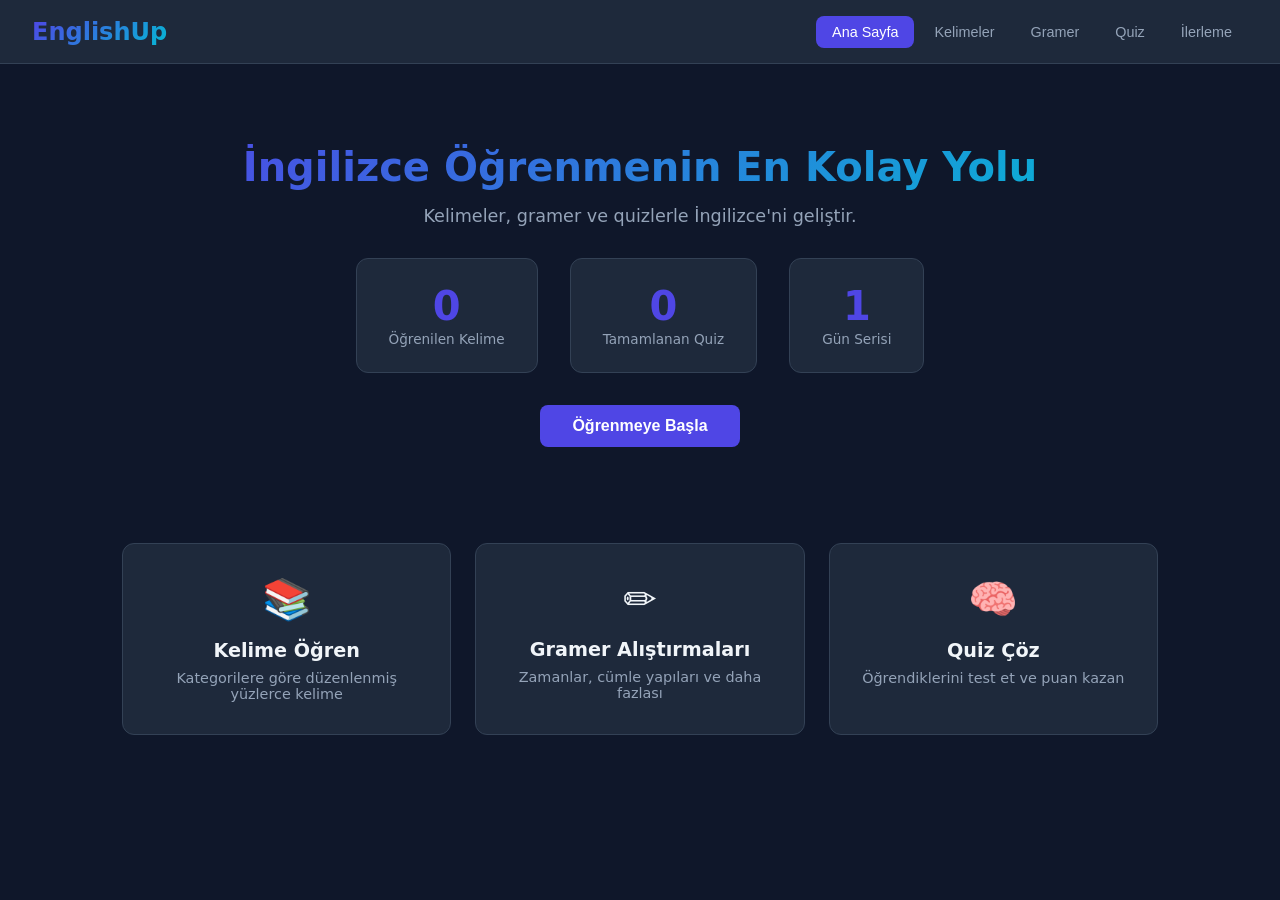
==== index.html @ 0755d0d5 "Add English learning website with vocabulary, grammar, and quiz features - Flashcard-based vocabular" ====
<!DOCTYPE html>
<html lang="tr">
<head>
  <meta charset="UTF-8" />
  <meta name="viewport" content="width=device-width, initial-scale=1.0" />
  <title>EnglishUp - İngilizce Öğren</title>
  <link rel="stylesheet" href="style.css" />
</head>
<body>
  <header>
    <div class="logo">EnglishUp</div>
    <nav>
      <button class="nav-btn active" data-section="home">Ana Sayfa</button>
      <button class="nav-btn" data-section="vocabulary">Kelimeler</button>
      <button class="nav-btn" data-section="grammar">Gramer</button>
      <button class="nav-btn" data-section="quiz">Quiz</button>
      <button class="nav-btn" data-section="progress">İlerleme</button>
    </nav>
  </header>

  <main>
    <!-- HOME -->
    <section id="home" class="section active">
      <div class="hero">
        <h1>İngilizce Öğrenmenin En Kolay Yolu</h1>
        <p>Kelimeler, gramer ve quizlerle İngilizce'ni geliştir.</p>
        <div class="hero-stats">
          <div class="stat-card">
            <span class="stat-num" id="stat-words">0</span>
            <span class="stat-label">Öğrenilen Kelime</span>
          </div>
          <div class="stat-card">
            <span class="stat-num" id="stat-quizzes">0</span>
            <span class="stat-label">Tamamlanan Quiz</span>
          </div>
          <div class="stat-card">
            <span class="stat-num" id="stat-streak">0</span>
            <span class="stat-label">Gün Serisi</span>
          </div>
        </div>
        <button class="btn-primary" onclick="goTo('vocabulary')">Öğrenmeye Başla</button>
      </div>

      <div class="features">
        <div class="feature-card" onclick="goTo('vocabulary')">
          <div class="feature-icon">📚</div>
          <h3>Kelime Öğren</h3>
          <p>Kategorilere göre düzenlenmiş yüzlerce kelime</p>
        </div>
        <div class="feature-card" onclick="goTo('grammar')">
          <div class="feature-icon">✏️</div>
          <h3>Gramer Alıştırmaları</h3>
          <p>Zamanlar, cümle yapıları ve daha fazlası</p>
        </div>
        <div class="feature-card" onclick="goTo('quiz')">
          <div class="feature-icon">🧠</div>
          <h3>Quiz Çöz</h3>
          <p>Öğrendiklerini test et ve puan kazan</p>
        </div>
      </div>
    </section>

    <!-- VOCABULARY -->
    <section id="vocabulary" class="section">
      <h2>Kelime Öğren</h2>
      <div class="category-tabs" id="cat-tabs"></div>

      <div class="flashcard-container">
        <div class="flashcard" id="flashcard" onclick="flipCard()">
          <div class="card-front">
            <div class="card-word" id="card-en"></div>
            <div class="card-hint">Türkçe'sini görmek için tıkla</div>
          </div>
          <div class="card-back">
            <div class="card-word" id="card-tr"></div>
            <div class="card-example" id="card-example"></div>
          </div>
        </div>
        <div class="card-controls">
          <button class="btn-secondary" id="btn-prev" onclick="prevCard()">← Önceki</button>
          <span class="card-counter" id="card-counter">1 / 1</span>
          <button class="btn-secondary" id="btn-next" onclick="nextCard()">Sonraki →</button>
        </div>
        <div class="card-actions">
          <button class="btn-danger" onclick="markCard('hard')">😰 Zor</button>
          <button class="btn-warning" onclick="markCard('medium')">🤔 Orta</button>
          <button class="btn-success" onclick="markCard('easy')">😊 Kolay</button>
        </div>
      </div>

      <div class="word-list" id="word-list"></div>
    </section>

    <!-- GRAMMAR -->
    <section id="grammar" class="section">
      <h2>Gramer Alıştırmaları</h2>
      <div class="grammar-topics" id="grammar-topics"></div>
      <div class="grammar-exercise" id="grammar-exercise" style="display:none;">
        <button class="btn-back" onclick="backToTopics()">← Konulara Dön</button>
        <h3 id="exercise-title"></h3>
        <p class="exercise-desc" id="exercise-desc"></p>
        <div id="exercise-content"></div>
      </div>
    </section>

    <!-- QUIZ -->
    <section id="quiz" class="section">
      <h2>Quiz</h2>
      <div id="quiz-menu">
        <p class="quiz-intro">Hazır mısın? İngilizce bilgini test et!</p>
        <div class="quiz-types">
          <div class="quiz-type-card" onclick="startQuiz('vocabulary')">
            <div class="qt-icon">📚</div>
            <h3>Kelime Quizi</h3>
            <p>İngilizce kelimelerin Türkçe karşılıklarını bul</p>
          </div>
          <div class="quiz-type-card" onclick="startQuiz('grammar')">
            <div class="qt-icon">✏️</div>
            <h3>Gramer Quizi</h3>
            <p>Doğru zamanı ve yapıyı seç</p>
          </div>
          <div class="quiz-type-card" onclick="startQuiz('mixed')">
            <div class="qt-icon">🎯</div>
            <h3>Karma Quiz</h3>
            <p>Tüm konulardan karışık sorular</p>
          </div>
        </div>
      </div>

      <div id="quiz-game" style="display:none;">
        <div class="quiz-header">
          <div class="quiz-progress">
            <div class="quiz-progress-bar" id="quiz-progress-bar"></div>
          </div>
          <div class="quiz-info">
            <span id="quiz-question-num">Soru 1/10</span>
            <span id="quiz-score-display">Puan: 0</span>
          </div>
        </div>
        <div class="quiz-question-card">
          <p class="quiz-question" id="quiz-question"></p>
          <div class="quiz-options" id="quiz-options"></div>
        </div>
      </div>

      <div id="quiz-result" style="display:none;">
        <div class="result-card">
          <div class="result-emoji" id="result-emoji"></div>
          <h3>Quiz Tamamlandı!</h3>
          <p class="result-score" id="result-score"></p>
          <p class="result-msg" id="result-msg"></p>
          <div class="result-details" id="result-details"></div>
          <button class="btn-primary" onclick="resetQuiz()">Tekrar Dene</button>
          <button class="btn-secondary" onclick="goTo('home')">Ana Sayfaya Dön</button>
        </div>
      </div>
    </section>

    <!-- PROGRESS -->
    <section id="progress" class="section">
      <h2>İlerleme Takibi</h2>
      <div class="progress-overview">
        <div class="progress-card">
          <h3>Kelime Durumu</h3>
          <div class="progress-bar-wrap">
            <span>Kolay</span>
            <div class="progress-bar"><div class="bar-fill easy" id="bar-easy"></div></div>
            <span id="count-easy">0</span>
          </div>
          <div class="progress-bar-wrap">
            <span>Orta</span>
            <div class="progress-bar"><div class="bar-fill medium" id="bar-medium"></div></div>
            <span id="count-medium">0</span>
          </div>
          <div class="progress-bar-wrap">
            <span>Zor</span>
            <div class="progress-bar"><div class="bar-fill hard" id="bar-hard"></div></div>
            <span id="count-hard">0</span>
          </div>
        </div>

        <div class="progress-card">
          <h3>Quiz Geçmişi</h3>
          <div id="quiz-history"></div>
        </div>

        <div class="progress-card">
          <h3>Öğrenme Hedefleri</h3>
          <div class="goals" id="goals-list"></div>
        </div>
      </div>
    </section>
  </main>

  <script src="app.js"></script>
</body>
</html>
---- style.css ----
* {
  margin: 0;
  padding: 0;
  box-sizing: border-box;
}

:root {
  --primary: #4f46e5;
  --primary-dark: #3730a3;
  --secondary: #06b6d4;
  --success: #10b981;
  --warning: #f59e0b;
  --danger: #ef4444;
  --bg: #0f172a;
  --bg2: #1e293b;
  --bg3: #334155;
  --text: #f1f5f9;
  --text2: #94a3b8;
  --border: #334155;
  --radius: 12px;
}

body {
  font-family: 'Segoe UI', system-ui, sans-serif;
  background: var(--bg);
  color: var(--text);
  min-height: 100vh;
}

/* HEADER */
header {
  background: var(--bg2);
  border-bottom: 1px solid var(--border);
  padding: 0 2rem;
  display: flex;
  align-items: center;
  justify-content: space-between;
  height: 64px;
  position: sticky;
  top: 0;
  z-index: 100;
}

.logo {
  font-size: 1.5rem;
  font-weight: 800;
  background: linear-gradient(135deg, var(--primary), var(--secondary));
  -webkit-background-clip: text;
  -webkit-text-fill-color: transparent;
  background-clip: text;
}

nav {
  display: flex;
  gap: 0.25rem;
}

.nav-btn {
  background: none;
  border: none;
  color: var(--text2);
  padding: 0.5rem 1rem;
  border-radius: 8px;
  cursor: pointer;
  font-size: 0.9rem;
  transition: all 0.2s;
}

.nav-btn:hover {
  background: var(--bg3);
  color: var(--text);
}

.nav-btn.active {
  background: var(--primary);
  color: white;
}

/* MAIN */
main {
  max-width: 1100px;
  margin: 0 auto;
  padding: 2rem;
}

.section {
  display: none;
}

.section.active {
  display: block;
  animation: fadeIn 0.3s ease;
}

@keyframes fadeIn {
  from { opacity: 0; transform: translateY(10px); }
  to { opacity: 1; transform: translateY(0); }
}

h2 {
  font-size: 1.8rem;
  margin-bottom: 1.5rem;
  color: var(--text);
}

/* HOME */
.hero {
  text-align: center;
  padding: 3rem 1rem;
}

.hero h1 {
  font-size: 2.5rem;
  font-weight: 800;
  background: linear-gradient(135deg, var(--primary), var(--secondary));
  -webkit-background-clip: text;
  -webkit-text-fill-color: transparent;
  background-clip: text;
  margin-bottom: 1rem;
}

.hero p {
  font-size: 1.1rem;
  color: var(--text2);
  margin-bottom: 2rem;
}

.hero-stats {
  display: flex;
  justify-content: center;
  gap: 2rem;
  margin-bottom: 2rem;
  flex-wrap: wrap;
}

.stat-card {
  background: var(--bg2);
  border: 1px solid var(--border);
  border-radius: var(--radius);
  padding: 1.5rem 2rem;
  text-align: center;
}

.stat-num {
  display: block;
  font-size: 2.5rem;
  font-weight: 800;
  color: var(--primary);
}

.stat-label {
  font-size: 0.85rem;
  color: var(--text2);
}

.features {
  display: grid;
  grid-template-columns: repeat(auto-fit, minmax(250px, 1fr));
  gap: 1.5rem;
  margin-top: 3rem;
}

.feature-card {
  background: var(--bg2);
  border: 1px solid var(--border);
  border-radius: var(--radius);
  padding: 2rem;
  text-align: center;
  cursor: pointer;
  transition: all 0.2s;
}

.feature-card:hover {
  border-color: var(--primary);
  transform: translateY(-4px);
}

.feature-icon {
  font-size: 2.5rem;
  margin-bottom: 1rem;
}

.feature-card h3 {
  font-size: 1.2rem;
  margin-bottom: 0.5rem;
}

.feature-card p {
  color: var(--text2);
  font-size: 0.9rem;
}

/* BUTTONS */
.btn-primary {
  background: var(--primary);
  color: white;
  border: none;
  padding: 0.75rem 2rem;
  border-radius: 8px;
  font-size: 1rem;
  cursor: pointer;
  font-weight: 600;
  transition: all 0.2s;
}

.btn-primary:hover { background: var(--primary-dark); }

.btn-secondary {
  background: var(--bg3);
  color: var(--text);
  border: 1px solid var(--border);
  padding: 0.6rem 1.5rem;
  border-radius: 8px;
  font-size: 0.9rem;
  cursor: pointer;
  transition: all 0.2s;
}

.btn-secondary:hover { background: var(--bg2); }

.btn-success {
  background: var(--success);
  color: white;
  border: none;
  padding: 0.6rem 1.5rem;
  border-radius: 8px;
  font-size: 0.9rem;
  cursor: pointer;
  transition: all 0.2s;
}

.btn-warning {
  background: var(--warning);
  color: white;
  border: none;
  padding: 0.6rem 1.5rem;
  border-radius: 8px;
  font-size: 0.9rem;
  cursor: pointer;
  transition: all 0.2s;
}

.btn-danger {
  background: var(--danger);
  color: white;
  border: none;
  padding: 0.6rem 1.5rem;
  border-radius: 8px;
  font-size: 0.9rem;
  cursor: pointer;
  transition: all 0.2s;
}

.btn-back {
  background: none;
  color: var(--primary);
  border: none;
  cursor: pointer;
  font-size: 0.9rem;
  margin-bottom: 1rem;
  display: block;
}

/* VOCABULARY */
.category-tabs {
  display: flex;
  gap: 0.5rem;
  flex-wrap: wrap;
  margin-bottom: 2rem;
}

.cat-tab {
  padding: 0.5rem 1rem;
  border-radius: 20px;
  border: 1px solid var(--border);
  background: var(--bg2);
  color: var(--text2);
  cursor: pointer;
  font-size: 0.85rem;
  transition: all 0.2s;
}

.cat-tab.active {
  background: var(--primary);
  color: white;
  border-color: var(--primary);
}

.flashcard-container {
  display: flex;
  flex-direction: column;
  align-items: center;
  gap: 1rem;
  margin-bottom: 2rem;
}

.flashcard {
  width: 100%;
  max-width: 500px;
  height: 220px;
  background: var(--bg2);
  border: 2px solid var(--border);
  border-radius: 16px;
  cursor: pointer;
  perspective: 1000px;
  position: relative;
  transition: transform 0.6s;
  transform-style: preserve-3d;
}

.flashcard.flipped {
  transform: rotateY(180deg);
}

.card-front, .card-back {
  position: absolute;
  inset: 0;
  display: flex;
  flex-direction: column;
  align-items: center;
  justify-content: center;
  padding: 2rem;
  backface-visibility: hidden;
}

.card-back {
  transform: rotateY(180deg);
}

.card-word {
  font-size: 2rem;
  font-weight: 700;
  color: var(--text);
  margin-bottom: 0.5rem;
}

.card-hint {
  font-size: 0.85rem;
  color: var(--text2);
}

.card-example {
  font-size: 0.9rem;
  color: var(--secondary);
  font-style: italic;
  margin-top: 0.5rem;
  text-align: center;
}

.card-controls {
  display: flex;
  align-items: center;
  gap: 1rem;
}

.card-counter {
  color: var(--text2);
  font-size: 0.9rem;
  min-width: 60px;
  text-align: center;
}

.card-actions {
  display: flex;
  gap: 0.75rem;
}

.word-list {
  display: grid;
  grid-template-columns: repeat(auto-fill, minmax(200px, 1fr));
  gap: 0.75rem;
  margin-top: 1rem;
}

.word-item {
  background: var(--bg2);
  border: 1px solid var(--border);
  border-radius: 8px;
  padding: 0.75rem 1rem;
  transition: all 0.2s;
}

.word-item:hover {
  border-color: var(--primary);
}

.word-item .en {
  font-weight: 600;
  color: var(--text);
}

.word-item .tr {
  font-size: 0.85rem;
  color: var(--text2);
}

.word-item.learned { border-left: 3px solid var(--success); }
.word-item.medium-lvl { border-left: 3px solid var(--warning); }
.word-item.hard-lvl { border-left: 3px solid var(--danger); }

/* GRAMMAR */
.grammar-topics {
  display: grid;
  grid-template-columns: repeat(auto-fill, minmax(260px, 1fr));
  gap: 1rem;
}

.grammar-topic-card {
  background: var(--bg2);
  border: 1px solid var(--border);
  border-radius: var(--radius);
  padding: 1.5rem;
  cursor: pointer;
  transition: all 0.2s;
}

.grammar-topic-card:hover {
  border-color: var(--primary);
  transform: translateY(-2px);
}

.grammar-topic-card .topic-icon {
  font-size: 2rem;
  margin-bottom: 0.75rem;
}

.grammar-topic-card h3 {
  font-size: 1rem;
  margin-bottom: 0.25rem;
}

.grammar-topic-card p {
  font-size: 0.85rem;
  color: var(--text2);
}

.grammar-exercise {
  background: var(--bg2);
  border: 1px solid var(--border);
  border-radius: var(--radius);
  padding: 2rem;
}

.exercise-desc {
  color: var(--text2);
  margin-bottom: 1.5rem;
  font-size: 0.95rem;
}

.exercise-item {
  background: var(--bg3);
  border-radius: 8px;
  padding: 1.25rem;
  margin-bottom: 1rem;
}

.exercise-item p {
  margin-bottom: 0.75rem;
  font-size: 1rem;
}

.exercise-item select, .exercise-item input {
  background: var(--bg2);
  border: 1px solid var(--border);
  color: var(--text);
  padding: 0.5rem 0.75rem;
  border-radius: 6px;
  font-size: 0.9rem;
  cursor: pointer;
}

.exercise-item select:focus, .exercise-item input:focus {
  outline: none;
  border-color: var(--primary);
}

.exercise-item .answer-feedback {
  margin-top: 0.5rem;
  font-size: 0.85rem;
  display: none;
}

.answer-feedback.correct { color: var(--success); }
.answer-feedback.wrong { color: var(--danger); }

.check-btn {
  background: var(--primary);
  color: white;
  border: none;
  padding: 0.75rem 2rem;
  border-radius: 8px;
  cursor: pointer;
  font-size: 1rem;
  margin-top: 1rem;
  transition: all 0.2s;
}

.check-btn:hover { background: var(--primary-dark); }

.grammar-result {
  background: var(--bg3);
  border-radius: 8px;
  padding: 1rem 1.5rem;
  margin-top: 1rem;
  display: none;
  font-size: 1rem;
}

/* QUIZ */
.quiz-intro {
  color: var(--text2);
  margin-bottom: 1.5rem;
  font-size: 1rem;
}

.quiz-types {
  display: grid;
  grid-template-columns: repeat(auto-fill, minmax(250px, 1fr));
  gap: 1rem;
}

.quiz-type-card {
  background: var(--bg2);
  border: 1px solid var(--border);
  border-radius: var(--radius);
  padding: 2rem;
  text-align: center;
  cursor: pointer;
  transition: all 0.2s;
}

.quiz-type-card:hover {
  border-color: var(--primary);
  transform: translateY(-4px);
}

.qt-icon { font-size: 2.5rem; margin-bottom: 1rem; }
.quiz-type-card h3 { margin-bottom: 0.5rem; }
.quiz-type-card p { font-size: 0.85rem; color: var(--text2); }

.quiz-header {
  margin-bottom: 1.5rem;
}

.quiz-progress {
  height: 8px;
  background: var(--bg3);
  border-radius: 4px;
  overflow: hidden;
  margin-bottom: 0.75rem;
}

.quiz-progress-bar {
  height: 100%;
  background: linear-gradient(90deg, var(--primary), var(--secondary));
  border-radius: 4px;
  transition: width 0.3s;
}

.quiz-info {
  display: flex;
  justify-content: space-between;
  font-size: 0.9rem;
  color: var(--text2);
}

.quiz-question-card {
  background: var(--bg2);
  border: 1px solid var(--border);
  border-radius: var(--radius);
  padding: 2rem;
}

.quiz-question {
  font-size: 1.3rem;
  font-weight: 600;
  margin-bottom: 1.5rem;
  color: var(--text);
}

.quiz-options {
  display: grid;
  grid-template-columns: 1fr 1fr;
  gap: 0.75rem;
}

.quiz-option {
  background: var(--bg3);
  border: 2px solid var(--border);
  color: var(--text);
  border-radius: 8px;
  padding: 0.9rem 1rem;
  cursor: pointer;
  font-size: 0.95rem;
  text-align: left;
  transition: all 0.2s;
}

.quiz-option:hover:not(:disabled) {
  border-color: var(--primary);
  background: var(--bg2);
}

.quiz-option.correct {
  border-color: var(--success);
  background: rgba(16,185,129,0.15);
}

.quiz-option.wrong {
  border-color: var(--danger);
  background: rgba(239,68,68,0.15);
}

/* RESULT */
.result-card {
  background: var(--bg2);
  border: 1px solid var(--border);
  border-radius: var(--radius);
  padding: 3rem;
  text-align: center;
  max-width: 500px;
  margin: 0 auto;
}

.result-emoji { font-size: 4rem; margin-bottom: 1rem; }
.result-card h3 { font-size: 1.8rem; margin-bottom: 0.75rem; }
.result-score { font-size: 1.2rem; color: var(--primary); font-weight: 700; margin-bottom: 0.5rem; }
.result-msg { color: var(--text2); margin-bottom: 1.5rem; }

.result-details {
  display: flex;
  justify-content: center;
  gap: 1.5rem;
  margin-bottom: 1.5rem;
}

.result-detail-item {
  text-align: center;
}

.result-detail-num {
  display: block;
  font-size: 1.5rem;
  font-weight: 700;
}

.result-detail-label {
  font-size: 0.8rem;
  color: var(--text2);
}

.result-card .btn-primary, .result-card .btn-secondary {
  margin: 0.25rem;
}

/* PROGRESS */
.progress-overview {
  display: grid;
  grid-template-columns: repeat(auto-fit, minmax(280px, 1fr));
  gap: 1.5rem;
}

.progress-card {
  background: var(--bg2);
  border: 1px solid var(--border);
  border-radius: var(--radius);
  padding: 1.5rem;
}

.progress-card h3 {
  margin-bottom: 1.25rem;
  font-size: 1.1rem;
}

.progress-bar-wrap {
  display: flex;
  align-items: center;
  gap: 0.75rem;
  margin-bottom: 0.75rem;
  font-size: 0.85rem;
}

.progress-bar-wrap > span:first-child {
  width: 40px;
  color: var(--text2);
}

.progress-bar {
  flex: 1;
  height: 10px;
  background: var(--bg3);
  border-radius: 5px;
  overflow: hidden;
}

.bar-fill {
  height: 100%;
  border-radius: 5px;
  width: 0%;
  transition: width 0.5s;
}

.bar-fill.easy { background: var(--success); }
.bar-fill.medium { background: var(--warning); }
.bar-fill.hard { background: var(--danger); }

.quiz-history-item {
  display: flex;
  justify-content: space-between;
  align-items: center;
  padding: 0.6rem 0;
  border-bottom: 1px solid var(--border);
  font-size: 0.9rem;
}

.quiz-history-item:last-child { border-bottom: none; }

.quiz-score-badge {
  background: var(--primary);
  color: white;
  padding: 0.2rem 0.6rem;
  border-radius: 12px;
  font-size: 0.8rem;
  font-weight: 600;
}

.goals .goal-item {
  display: flex;
  align-items: center;
  gap: 0.75rem;
  padding: 0.75rem 0;
  border-bottom: 1px solid var(--border);
  font-size: 0.9rem;
}

.goals .goal-item:last-child { border-bottom: none; }

.goal-icon { font-size: 1.2rem; }

.goal-check {
  margin-left: auto;
  font-size: 1rem;
}

.no-history {
  color: var(--text2);
  font-size: 0.9rem;
  padding: 0.5rem 0;
}

/* RESPONSIVE */
@media (max-width: 640px) {
  header { padding: 0 1rem; }
  nav { display: none; }
  main { padding: 1rem; }
  .hero h1 { font-size: 1.8rem; }
  .quiz-options { grid-template-columns: 1fr; }
  .hero-stats { gap: 1rem; }
}
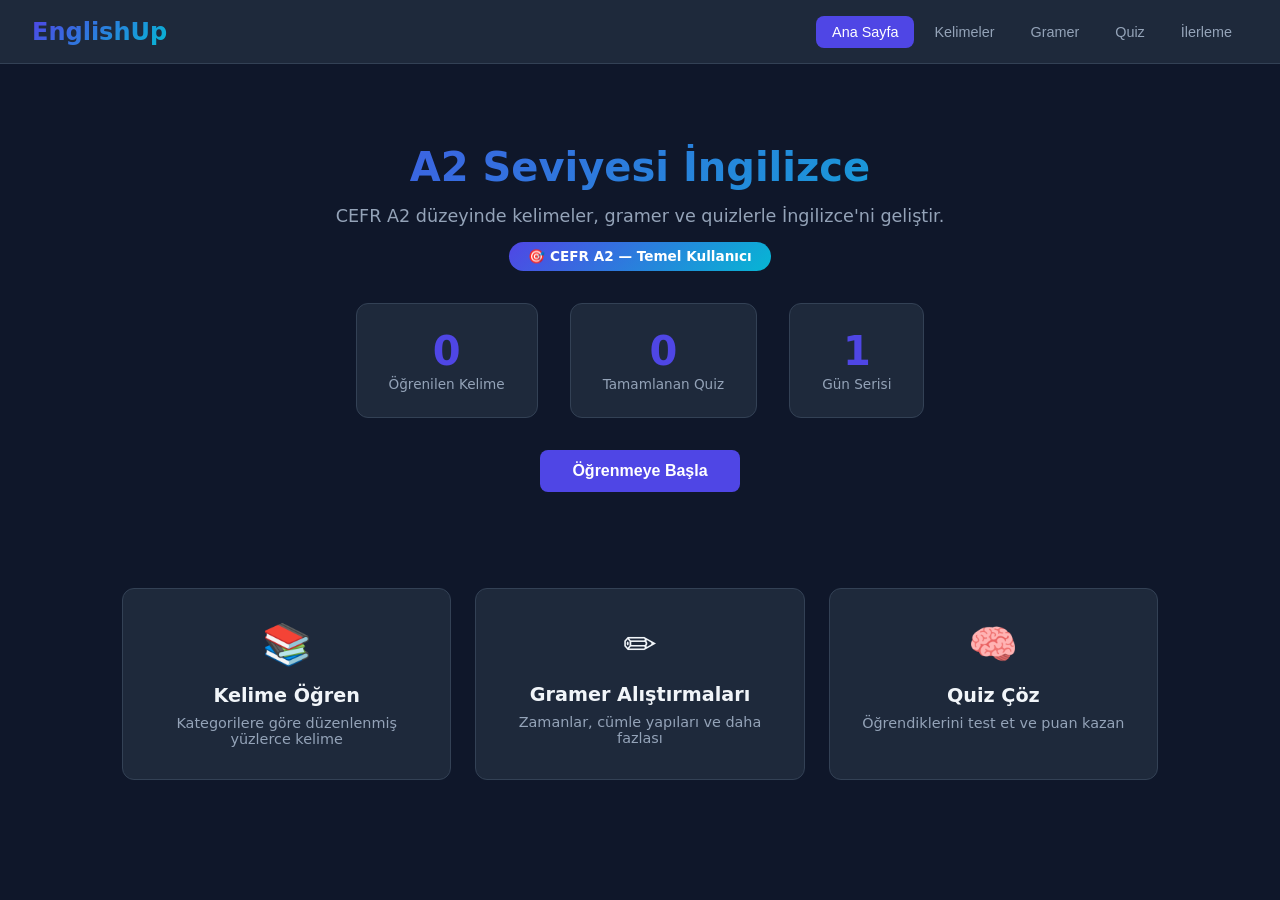
==== commit 0fad18e9: "Update content to CEFR A2 level - Replace basic vocabulary with A2 topics: Travel, Food, Jobs, Shopp" ====
--- a/index.html
+++ b/index.html
@@ -3,7 +3,7 @@
 <head>
   <meta charset="UTF-8" />
   <meta name="viewport" content="width=device-width, initial-scale=1.0" />
-  <title>EnglishUp - İngilizce Öğren</title>
+  <title>EnglishUp A2 - İngilizce Öğren</title>
   <link rel="stylesheet" href="style.css" />
 </head>
 <body>
@@ -22,8 +22,9 @@
     <!-- HOME -->
     <section id="home" class="section active">
       <div class="hero">
-        <h1>İngilizce Öğrenmenin En Kolay Yolu</h1>
-        <p>Kelimeler, gramer ve quizlerle İngilizce'ni geliştir.</p>
+        <h1>A2 Seviyesi İngilizce</h1>
+        <p>CEFR A2 düzeyinde kelimeler, gramer ve quizlerle İngilizce'ni geliştir.</p>
+        <div class="level-badge">🎯 CEFR A2 — Temel Kullanıcı</div>
         <div class="hero-stats">
           <div class="stat-card">
             <span class="stat-num" id="stat-words">0</span>
--- a/style.css
+++ b/style.css
@@ -122,6 +122,17 @@
 .hero p {
   font-size: 1.1rem;
   color: var(--text2);
+  margin-bottom: 1rem;
+}
+
+.level-badge {
+  display: inline-block;
+  background: linear-gradient(135deg, var(--primary), var(--secondary));
+  color: white;
+  padding: 0.4rem 1.2rem;
+  border-radius: 20px;
+  font-size: 0.85rem;
+  font-weight: 600;
   margin-bottom: 2rem;
 }
 
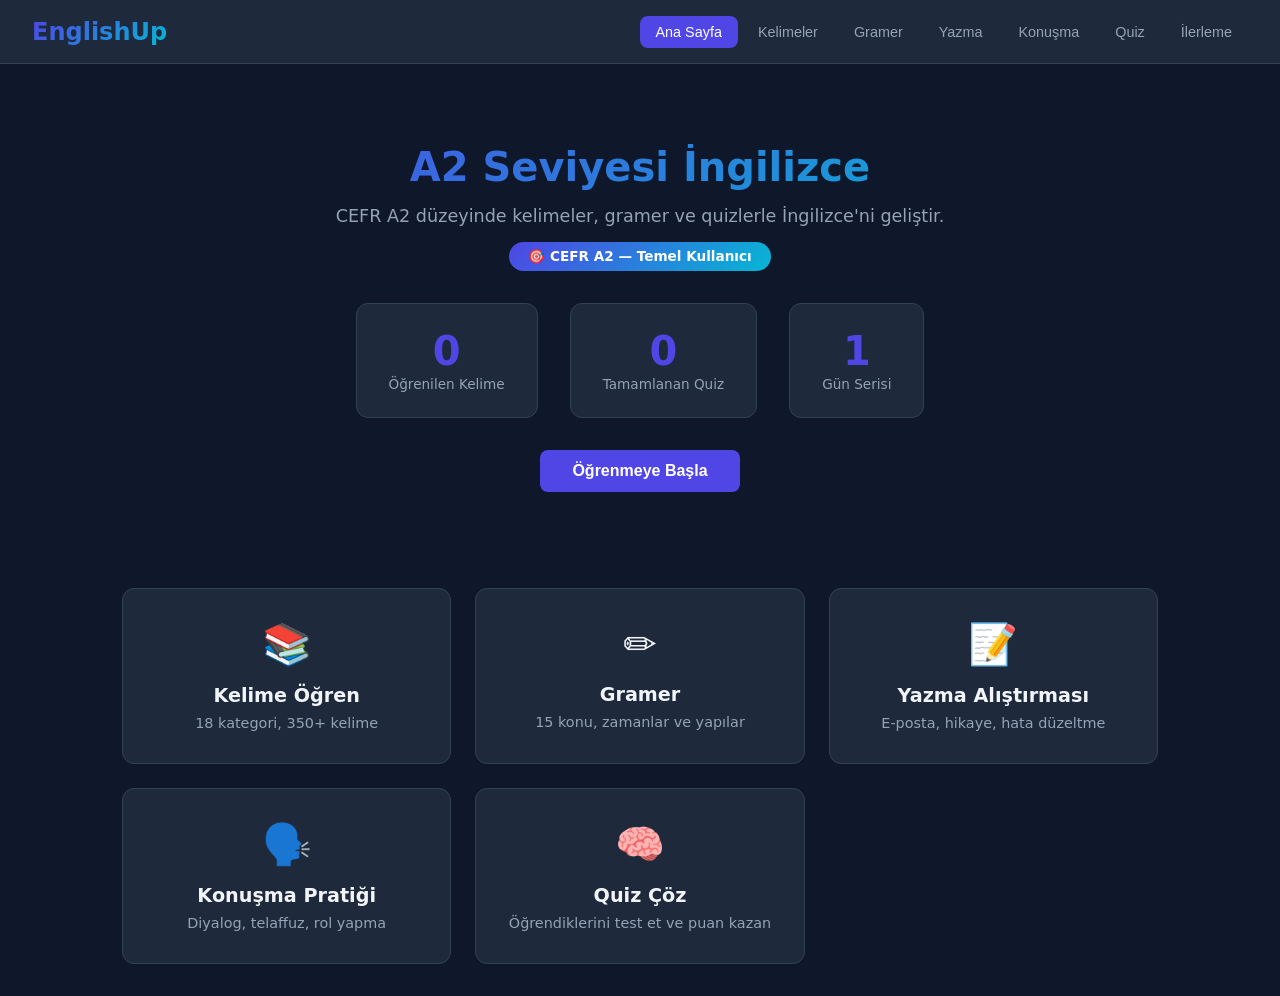
==== commit b0def3f9: "Add Writing & Speaking sections; fix broken navigation - Fix goTo() crash on Writing/Speaking clicks" ====
--- a/index.html
+++ b/index.html
@@ -13,6 +13,8 @@
       <button class="nav-btn active" data-section="home">Ana Sayfa</button>
       <button class="nav-btn" data-section="vocabulary">Kelimeler</button>
       <button class="nav-btn" data-section="grammar">Gramer</button>
+      <button class="nav-btn" data-section="writing">Yazma</button>
+      <button class="nav-btn" data-section="speaking">Konuşma</button>
       <button class="nav-btn" data-section="quiz">Quiz</button>
       <button class="nav-btn" data-section="progress">İlerleme</button>
     </nav>
@@ -46,12 +48,22 @@
         <div class="feature-card" onclick="goTo('vocabulary')">
           <div class="feature-icon">📚</div>
           <h3>Kelime Öğren</h3>
-          <p>Kategorilere göre düzenlenmiş yüzlerce kelime</p>
+          <p>18 kategori, 350+ kelime</p>
         </div>
         <div class="feature-card" onclick="goTo('grammar')">
           <div class="feature-icon">✏️</div>
-          <h3>Gramer Alıştırmaları</h3>
-          <p>Zamanlar, cümle yapıları ve daha fazlası</p>
+          <h3>Gramer</h3>
+          <p>15 konu, zamanlar ve yapılar</p>
+        </div>
+        <div class="feature-card" onclick="goTo('writing')">
+          <div class="feature-icon">📝</div>
+          <h3>Yazma Alıştırması</h3>
+          <p>E-posta, hikaye, hata düzeltme</p>
+        </div>
+        <div class="feature-card" onclick="goTo('speaking')">
+          <div class="feature-icon">🗣️</div>
+          <h3>Konuşma Pratiği</h3>
+          <p>Diyalog, telaffuz, rol yapma</p>
         </div>
         <div class="feature-card" onclick="goTo('quiz')">
           <div class="feature-icon">🧠</div>
@@ -101,6 +113,30 @@
         <h3 id="exercise-title"></h3>
         <p class="exercise-desc" id="exercise-desc"></p>
         <div id="exercise-content"></div>
+      </div>
+    </section>
+
+    <!-- WRITING -->
+    <section id="writing" class="section">
+      <h2>Yazma Alıştırması</h2>
+      <div class="writing-topics" id="writing-topics"></div>
+      <div class="writing-exercise" id="writing-exercise" style="display:none;">
+        <button class="btn-back" onclick="backToWritingTopics()">← Konulara Dön</button>
+        <h3 id="writing-ex-title"></h3>
+        <p class="exercise-desc" id="writing-ex-desc"></p>
+        <div id="writing-ex-content"></div>
+      </div>
+    </section>
+
+    <!-- SPEAKING -->
+    <section id="speaking" class="section">
+      <h2>Konuşma Pratiği</h2>
+      <div class="speaking-topics" id="speaking-topics"></div>
+      <div class="speaking-exercise" id="speaking-exercise" style="display:none;">
+        <button class="btn-back" onclick="backToSpeakingTopics()">← Konulara Dön</button>
+        <h3 id="speaking-ex-title"></h3>
+        <p class="exercise-desc" id="speaking-ex-desc"></p>
+        <div id="speaking-ex-content"></div>
       </div>
     </section>
 
--- a/style.css
+++ b/style.css
@@ -759,6 +759,137 @@
   padding: 0.5rem 0;
 }
 
+/* SPEAKING */
+.dialogue-hint {
+  background: var(--bg3);
+  border-radius: 8px;
+  padding: 0.75rem 1rem;
+  font-size: 0.85rem;
+  color: var(--text2);
+  margin-bottom: 1rem;
+}
+
+.dialogue-container {
+  display: flex;
+  flex-direction: column;
+  gap: 0.6rem;
+  margin-bottom: 1.5rem;
+}
+
+.dialogue-line {
+  display: flex;
+  gap: 0.75rem;
+  padding: 0.75rem 1rem;
+  border-radius: 8px;
+  transition: opacity 0.3s;
+}
+
+.line-a {
+  background: rgba(79, 70, 229, 0.15);
+  border-left: 3px solid var(--primary);
+}
+
+.line-b {
+  background: rgba(6, 182, 212, 0.15);
+  border-left: 3px solid var(--secondary);
+}
+
+.hidden-line .dialogue-text {
+  color: transparent;
+  background: var(--bg3);
+  border-radius: 4px;
+  user-select: none;
+}
+
+.dialogue-speaker {
+  font-weight: 700;
+  font-size: 0.8rem;
+  color: var(--text2);
+  min-width: 90px;
+  padding-top: 2px;
+}
+
+.dialogue-text {
+  font-size: 0.95rem;
+  transition: all 0.2s;
+}
+
+.key-phrases {
+  background: var(--bg3);
+  border-radius: 8px;
+  padding: 1rem 1.25rem;
+  margin-top: 1rem;
+}
+
+.key-phrases h4 {
+  font-size: 0.9rem;
+  margin-bottom: 0.75rem;
+  color: var(--text2);
+}
+
+.phrases-list {
+  display: flex;
+  flex-wrap: wrap;
+  gap: 0.5rem;
+}
+
+.phrase-tag {
+  background: var(--primary);
+  color: white;
+  padding: 0.3rem 0.75rem;
+  border-radius: 20px;
+  font-size: 0.82rem;
+}
+
+/* PRONUNCIATION */
+.pronunciation-card {
+  background: var(--bg2);
+  border: 1px solid var(--border);
+  border-radius: var(--radius);
+  padding: 1.25rem 1.5rem;
+  margin-bottom: 1rem;
+}
+
+.pron-header {
+  display: flex;
+  align-items: center;
+  gap: 1rem;
+  margin-bottom: 0.75rem;
+}
+
+.pron-sound {
+  font-size: 1.2rem;
+  font-weight: 700;
+  color: var(--text);
+}
+
+.pron-ipa {
+  font-size: 1rem;
+  color: var(--secondary);
+  font-family: monospace;
+}
+
+.pron-words {
+  display: flex;
+  flex-wrap: wrap;
+  gap: 0.5rem;
+  margin-bottom: 0.75rem;
+}
+
+.pron-word {
+  background: var(--bg3);
+  padding: 0.3rem 0.75rem;
+  border-radius: 20px;
+  font-size: 0.9rem;
+  color: var(--text);
+}
+
+.pron-tip {
+  font-size: 0.85rem;
+  color: var(--text2);
+  font-style: italic;
+}
+
 /* RESPONSIVE */
 @media (max-width: 640px) {
   header { padding: 0 1rem; }
